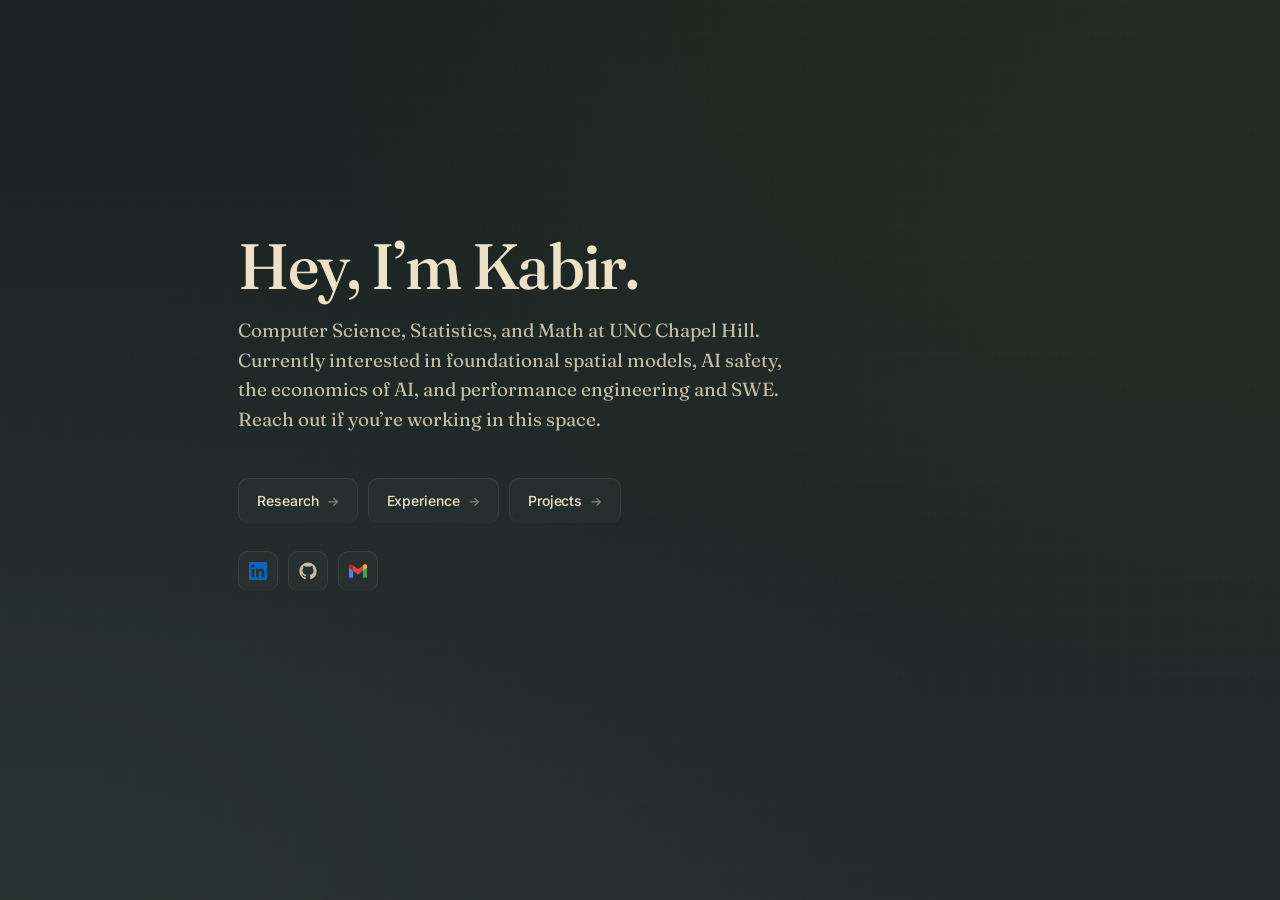
==== index.html @ 4637503c "Update site" ====
<!DOCTYPE html>
<html lang="en">
<head>
<meta charset="UTF-8" />
<meta name="viewport" content="width=device-width, initial-scale=1.0" />
<title>Kabir Grewal</title>
<meta name="description" content="Kabir Grewal. Computer Science, Statistics, and Math at UNC Chapel Hill. Research and software." />
<link rel="icon" type="image/svg+xml" href="favicon.svg" />

<!-- Open Graph -->
<meta property="og:type" content="website" />
<meta property="og:title" content="Kabir Grewal" />
<meta property="og:description" content="CS, Stats, and Math at UNC Chapel Hill. Interested in foundational spatial models, AI safety, the economics of AI, and performance engineering." />
<meta property="og:url" content="https://grewalsk.github.io/" />
<meta property="og:site_name" content="Kabir Grewal" />
<meta name="twitter:card" content="summary" />
<meta name="twitter:title" content="Kabir Grewal" />
<meta name="twitter:description" content="CS, Stats, and Math at UNC Chapel Hill. Research and software." />
<link rel="preconnect" href="https://fonts.googleapis.com" />
<link rel="preconnect" href="https://fonts.gstatic.com" crossorigin />
<link href="https://fonts.googleapis.com/css2?family=Fraunces:opsz,wght@9..144,400;9..144,500;9..144,600;9..144,700&family=Inter:wght@400;500;600&display=swap" rel="stylesheet" />
<link rel="stylesheet" href="styles.css" />
</head>
<body>
<main class="landing">
  <div class="landing-inner">
    <h1>Hey, I&rsquo;m Kabir.</h1>
    <p class="blurb">
      Computer Science, Statistics, and Math at UNC Chapel Hill. Currently interested in foundational spatial models,
      AI safety, the economics of AI, and performance engineering and SWE. Reach out if you&rsquo;re working in this space.
    </p>

    <nav class="nav-buttons">
      <a class="nav-btn bare" href="research.html">Research <span class="arrow">&rarr;</span></a>
      <a class="nav-btn bare" href="experience.html">Experience <span class="arrow">&rarr;</span></a>
      <a class="nav-btn bare" href="projects.html">Projects <span class="arrow">&rarr;</span></a>
    </nav>

    <div class="social-row">
      <a class="social-btn bare" href="https://www.linkedin.com/in/kabir-grewal12/" target="_blank" rel="noopener" aria-label="LinkedIn">
        <svg viewBox="0 0 24 24" xmlns="http://www.w3.org/2000/svg" aria-hidden="true">
          <path fill="#0A66C2" d="M20.45 20.45h-3.55v-5.57c0-1.33-.02-3.04-1.85-3.04-1.85 0-2.13 1.45-2.13 2.94v5.67H9.36V9h3.41v1.56h.05c.48-.9 1.64-1.85 3.37-1.85 3.6 0 4.27 2.37 4.27 5.46v6.28zM5.34 7.43a2.06 2.06 0 1 1 0-4.12 2.06 2.06 0 0 1 0 4.12zm1.78 13.02H3.56V9h3.56v11.45zM22.22 0H1.77C.79 0 0 .77 0 1.72v20.56C0 23.23.79 24 1.77 24h20.45c.98 0 1.78-.77 1.78-1.72V1.72C24 .77 23.2 0 22.22 0z"/>
        </svg>
      </a>
      <a class="social-btn bare" href="https://github.com/grewalsk" target="_blank" rel="noopener" aria-label="GitHub">
        <svg viewBox="0 0 24 24" fill="currentColor" xmlns="http://www.w3.org/2000/svg" aria-hidden="true">
          <path d="M12 .5C5.65.5.5 5.65.5 12c0 5.08 3.29 9.39 7.86 10.91.58.1.79-.25.79-.56 0-.28-.01-1.02-.02-2-3.2.69-3.87-1.54-3.87-1.54-.52-1.33-1.27-1.69-1.27-1.69-1.04-.71.08-.7.08-.7 1.15.08 1.76 1.18 1.76 1.18 1.02 1.75 2.69 1.24 3.34.95.1-.74.4-1.24.72-1.53-2.55-.29-5.24-1.28-5.24-5.69 0-1.26.45-2.29 1.18-3.1-.12-.29-.51-1.46.11-3.04 0 0 .97-.31 3.18 1.18a11 11 0 0 1 5.79 0c2.21-1.49 3.18-1.18 3.18-1.18.62 1.58.23 2.75.11 3.04.74.81 1.18 1.84 1.18 3.1 0 4.42-2.7 5.39-5.27 5.68.41.36.78 1.06.78 2.13 0 1.54-.01 2.79-.01 3.17 0 .31.21.67.8.56A11.5 11.5 0 0 0 23.5 12C23.5 5.65 18.35.5 12 .5z"/>
        </svg>
      </a>
      <a class="social-btn bare" href="mailto:grewalskabir@gmail.com" aria-label="Gmail">
        <svg viewBox="0 0 24 24" xmlns="http://www.w3.org/2000/svg" aria-hidden="true">
          <path fill="#4285f4" d="M5.45 21V11.7L0 7.6v11.76C0 20.27.73 21 1.6 21h3.85z"/>
          <path fill="#34a853" d="M18.55 21h3.85c.87 0 1.6-.73 1.6-1.64V7.6l-5.45 4.1V21z"/>
          <path fill="#fbbc04" d="M18.55 4.6v7.1L24 7.6V5.46c0-2.03-2.31-3.18-3.93-1.97L18.55 4.6z"/>
          <path fill="#ea4335" d="M5.45 11.7V4.6L12 9.55l6.55-4.95v7.1L12 16.64 5.45 11.7z"/>
          <path fill="#c5221f" d="M0 5.46V7.6l5.45 4.1V4.6L3.93 3.49C2.31 2.28 0 3.43 0 5.46z"/>
        </svg>
      </a>
    </div>
  </div>
</main>
</body>
</html>
---- styles.css ----
/* Shared styles for all pages */
:root {
  /* Cool fall palette */
  --bg-1: #1b2422;
  --bg-2: #232c2a;
  --bg-3: #2a3431;
  --bg-card: rgba(255, 255, 255, 0.025);
  --bg-card-hover: rgba(255, 255, 255, 0.05);
  --border: rgba(232, 219, 192, 0.10);
  --border-strong: rgba(232, 219, 192, 0.22);
  --grid: rgba(232, 219, 192, 0.025);
  --ink: #ece2c8;
  --ink-soft: #c5bca6;
  --muted: #8a8978;
  --link: #d4a574;
  --accent: #e0a96d;
  --copper: #b87545;
}

* { box-sizing: border-box; }
html, body { margin: 0; padding: 0; }

body {
  min-height: 100vh;
  background:
    radial-gradient(ellipse at top right, rgba(184, 117, 69, 0.08), transparent 55%),
    radial-gradient(ellipse at bottom left, rgba(112, 138, 130, 0.07), transparent 55%),
    linear-gradient(to bottom, var(--bg-1), var(--bg-2));
  background-attachment: fixed;
  color: var(--ink);
  font-family: "Inter", system-ui, -apple-system, sans-serif;
  font-size: 16px;
  line-height: 1.55;
  -webkit-font-smoothing: antialiased;
  text-rendering: optimizeLegibility;
  position: relative;
}
body::before {
  content: "";
  position: fixed;
  inset: 0;
  background-image:
    linear-gradient(to right, var(--grid) 1px, transparent 1px),
    linear-gradient(to bottom, var(--grid) 1px, transparent 1px);
  background-size: 32px 32px;
  pointer-events: none;
  z-index: 0;
  opacity: 0.5;
}

a {
  color: var(--link);
  text-decoration: none;
  border-bottom: 1px solid rgba(212, 165, 116, 0.28);
  transition: color 120ms ease, border-color 120ms ease;
}
a:hover { color: var(--accent); border-bottom-color: var(--accent); }
a.bare { border-bottom: none; }

.wrap {
  position: relative;
  z-index: 1;
  max-width: 720px;
  margin: 0 auto;
  padding: 64px 28px 96px;
}

/* Page header (subpages) */
header.page {
  display: flex;
  justify-content: space-between;
  align-items: baseline;
  margin-bottom: 48px;
  padding-bottom: 18px;
  border-bottom: 1px solid var(--border);
}
header.page .home {
  font-family: "Fraunces", Georgia, serif;
  font-size: 18px;
  font-weight: 500;
  color: var(--ink);
  border: none;
  letter-spacing: -0.01em;
}
header.page .home:hover { color: var(--accent); }
header.page nav {
  display: flex;
  gap: 22px;
  font-family: "Inter", sans-serif;
  font-size: 13px;
  letter-spacing: 0.04em;
}
header.page nav a {
  color: var(--muted);
  border: none;
}
header.page nav a:hover { color: var(--ink); }
header.page nav a.active { color: var(--accent); }

/* Section labels */
.label {
  font-family: "Fraunces", Georgia, serif;
  font-weight: 500;
  font-size: 32px;
  color: var(--ink);
  margin: 0 0 12px;
  letter-spacing: -0.02em;
}
.sublabel {
  font-family: "Inter", sans-serif;
  font-size: 14px;
  color: var(--muted);
  margin: 0 0 36px;
}

/* ----- Landing page ----- */
.landing {
  min-height: 100vh;
  display: grid;
  /* Off-center: content sits in the left ~third, big breathing room on the right */
  grid-template-columns: 1.1fr minmax(0, 560px) 2.4fr;
  grid-template-rows: 1fr auto 1.4fr;
  padding: 48px 32px;
  position: relative;
  z-index: 1;
}
.landing-inner {
  grid-column: 2;
  grid-row: 2;
  max-width: 560px;
  width: 100%;
  text-align: left;
}
.landing h1 {
  font-family: "Fraunces", Georgia, serif;
  font-weight: 500;
  font-size: 64px;
  letter-spacing: -0.025em;
  line-height: 1.0;
  margin: 0 0 18px;
  color: var(--ink);
}
.landing .blurb {
  font-family: "Fraunces", Georgia, serif;
  font-size: 19px;
  line-height: 1.55;
  color: var(--ink-soft);
  margin: 0 0 44px;
  font-weight: 400;
}

.nav-buttons {
  display: flex;
  flex-wrap: wrap;
  gap: 10px;
  margin-bottom: 28px;
}
.nav-btn {
  display: inline-flex;
  align-items: center;
  gap: 8px;
  padding: 11px 18px;
  background: var(--bg-card);
  border: 1px solid var(--border);
  border-radius: 10px;
  color: var(--ink);
  font-family: "Inter", sans-serif;
  font-size: 14px;
  font-weight: 500;
  letter-spacing: -0.005em;
  transition: all 160ms ease;
}
.nav-btn:hover {
  border-color: var(--border-strong);
  background: var(--bg-card-hover);
  color: var(--accent);
  transform: translateY(-1px);
}
.nav-btn .arrow {
  opacity: 0.5;
  transition: transform 160ms ease, opacity 160ms ease;
  font-size: 13px;
}
.nav-btn:hover .arrow {
  opacity: 1;
  transform: translateX(2px);
  color: var(--accent);
}

.social-row {
  display: flex;
  gap: 10px;
}
.social-btn {
  display: inline-flex;
  align-items: center;
  justify-content: center;
  width: 40px;
  height: 40px;
  background: var(--bg-card);
  border: 1px solid var(--border);
  border-radius: 10px;
  color: var(--ink-soft);
  transition: all 160ms ease;
}
.social-btn:hover {
  border-color: var(--border-strong);
  background: var(--bg-card-hover);
  color: var(--accent);
  transform: translateY(-1px);
}
.social-btn svg {
  width: 18px;
  height: 18px;
}

/* ----- Experience cards ----- */
.exp-list { display: flex; flex-direction: column; gap: 12px; }
.exp {
  display: flex;
  align-items: center;
  gap: 18px;
  padding: 16px 20px;
  background: var(--bg-card);
  border: 1px solid var(--border);
  border-radius: 14px;
  transition: border-color 140ms ease, background 140ms ease;
}
.exp:hover {
  border-color: var(--border-strong);
  background: var(--bg-card-hover);
}
.exp-icon {
  flex: 0 0 auto;
  width: 48px;
  height: 48px;
  border-radius: 11px;
  background: #f4ede0;
  display: flex;
  align-items: center;
  justify-content: center;
  font-family: "Inter", sans-serif;
  font-size: 13px;
  font-weight: 700;
  letter-spacing: -0.01em;
  color: #3a2e22;
  overflow: hidden;
  position: relative;
  box-shadow: 0 1px 0 rgba(255,255,255,0.06) inset, 0 4px 14px rgba(0,0,0,0.20), 0 0 0 1px rgba(255,255,255,0.04);
}
.exp-icon img {
  width: 100%;
  height: 100%;
  object-fit: contain;
  padding: 7px;
  position: relative;
  z-index: 1;
}
.exp-icon .fallback {
  line-height: 1;
  position: absolute;
  inset: 0;
  display: flex;
  align-items: center;
  justify-content: center;
}
.exp-body { flex: 1 1 auto; min-width: 0; }
.exp-name {
  font-family: "Inter", sans-serif;
  font-size: 16px;
  font-weight: 600;
  color: var(--ink);
  margin: 0;
  line-height: 1.3;
  letter-spacing: -0.005em;
}
.exp-role {
  font-family: "Inter", sans-serif;
  font-size: 13.5px;
  color: var(--muted);
  margin: 3px 0 0;
  line-height: 1.4;
}
.exp-dates {
  flex: 0 0 auto;
  font-family: "Fraunces", Georgia, serif;
  font-size: 14px;
  color: var(--muted);
  white-space: nowrap;
  font-style: italic;
}

/* (legacy gradient classes removed; icon background is now a uniform parchment card) */

/* ----- Research ----- */
.papers { list-style: none; padding: 0; margin: 0; display: flex; flex-direction: column; }
.paper {
  padding: 22px 0;
  border-bottom: 1px solid var(--border);
}
.paper:first-child { padding-top: 8px; }
.paper:last-child { border-bottom: none; padding-bottom: 0; }
.paper-title {
  font-family: "Fraunces", Georgia, serif;
  font-size: 19px;
  font-weight: 500;
  line-height: 1.3;
  margin: 0 0 6px;
  letter-spacing: -0.005em;
}
.paper-title a { color: var(--ink); border: none; }
.paper-title a:hover { color: var(--accent); }
.paper-meta {
  font-family: "Inter", sans-serif;
  font-size: 11.5px;
  color: var(--muted);
  margin: 0 0 10px;
  letter-spacing: 0.06em;
  text-transform: uppercase;
}
.paper-abstract {
  font-size: 14px;
  line-height: 1.6;
  color: var(--ink-soft);
  margin: 8px 0 12px;
}
.paper-link {
  font-family: "Inter", sans-serif;
  font-size: 11.5px;
  letter-spacing: 0.1em;
  text-transform: uppercase;
  border: none;
  color: var(--accent);
  font-weight: 500;
}
.paper-link:hover { color: var(--ink); }

/* ----- Projects ----- */
.projects {
  display: grid;
  grid-template-columns: 1fr 1fr;
  gap: 12px;
  list-style: none;
  padding: 0;
  margin: 0;
}
.projects li {
  padding: 16px 18px;
  background: var(--bg-card);
  border: 1px solid var(--border);
  border-radius: 12px;
  transition: border-color 140ms ease, background 140ms ease;
}
.projects li:hover {
  border-color: var(--border-strong);
  background: var(--bg-card-hover);
}
.project-name {
  font-family: "Inter", sans-serif;
  font-size: 14px;
  font-weight: 600;
  margin: 0 0 4px;
  letter-spacing: -0.005em;
}
.project-name a { color: var(--ink); border: none; }
.project-name a:hover { color: var(--accent); }
.project-blurb {
  font-family: "Inter", sans-serif;
  font-size: 12.5px;
  color: var(--muted);
  margin: 0;
  line-height: 1.45;
}
.all-repos {
  margin-top: 18px;
  font-family: "Inter", sans-serif;
  font-size: 13.5px;
}

/* Footer */
footer.site {
  margin-top: 80px;
  padding-top: 24px;
  border-top: 1px solid var(--border);
  font-family: "Inter", sans-serif;
  font-size: 12px;
  color: var(--muted);
  letter-spacing: 0.02em;
}

@media (max-width: 640px) {
  .wrap { padding: 40px 22px 64px; }
  .landing {
    grid-template-columns: 1fr;
    grid-template-rows: auto;
    align-content: center;
    padding: 56px 22px;
  }
  .landing-inner { grid-column: 1; grid-row: auto; }
  .landing h1 { font-size: 44px; }
  .landing .blurb { font-size: 17px; }
  .label { font-size: 24px; }
  .projects { grid-template-columns: 1fr; }
  .exp { flex-wrap: wrap; padding: 14px 16px; gap: 14px; }
  .exp-dates { width: 100%; padding-left: 62px; font-size: 13px; }
  .exp-icon { width: 44px; height: 44px; font-size: 12px; }
  header.page { flex-wrap: wrap; gap: 14px; }
  header.page nav { gap: 16px; }
}
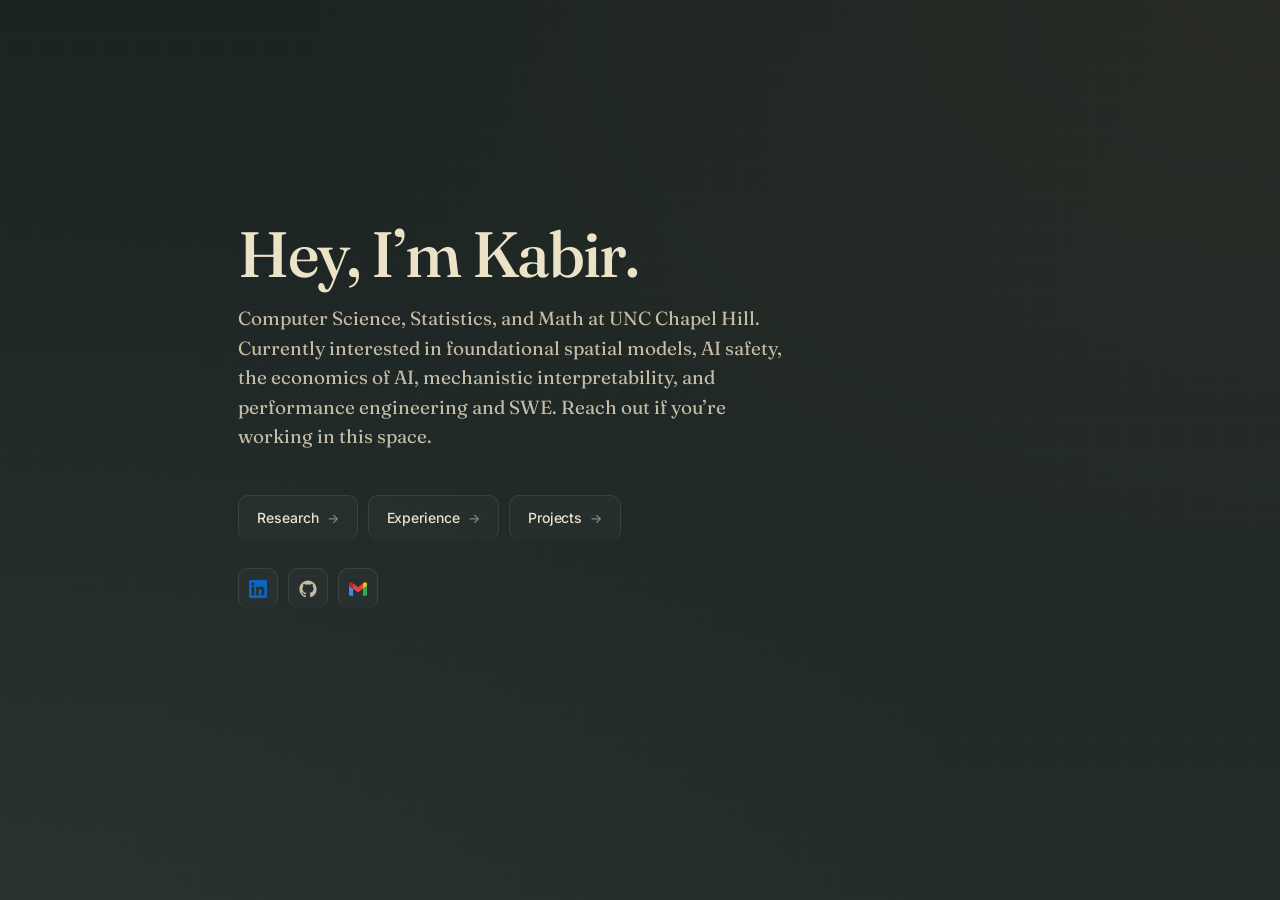
==== commit 33906e14: "Update index.html" ====
--- a/index.html
+++ b/index.html
@@ -6,11 +6,10 @@
 <title>Kabir Grewal</title>
 <meta name="description" content="Kabir Grewal. Computer Science, Statistics, and Math at UNC Chapel Hill. Research and software." />
 <link rel="icon" type="image/svg+xml" href="favicon.svg" />
-
 <!-- Open Graph -->
 <meta property="og:type" content="website" />
 <meta property="og:title" content="Kabir Grewal" />
-<meta property="og:description" content="CS, Stats, and Math at UNC Chapel Hill. Interested in foundational spatial models, AI safety, the economics of AI, and performance engineering." />
+<meta property="og:description" content="CS, Stats, and Math at UNC Chapel Hill. Interested in foundational spatial models, AI safety, the economics of AI, mechanistic interpretability, and performance engineering." />
 <meta property="og:url" content="https://grewalsk.github.io/" />
 <meta property="og:site_name" content="Kabir Grewal" />
 <meta name="twitter:card" content="summary" />
@@ -27,15 +26,13 @@
     <h1>Hey, I&rsquo;m Kabir.</h1>
     <p class="blurb">
       Computer Science, Statistics, and Math at UNC Chapel Hill. Currently interested in foundational spatial models,
-      AI safety, the economics of AI, and performance engineering and SWE. Reach out if you&rsquo;re working in this space.
+      AI safety, the economics of AI, mechanistic interpretability, and performance engineering and SWE. Reach out if you&rsquo;re working in this space.
     </p>
-
     <nav class="nav-buttons">
       <a class="nav-btn bare" href="research.html">Research <span class="arrow">&rarr;</span></a>
       <a class="nav-btn bare" href="experience.html">Experience <span class="arrow">&rarr;</span></a>
       <a class="nav-btn bare" href="projects.html">Projects <span class="arrow">&rarr;</span></a>
     </nav>
-
     <div class="social-row">
       <a class="social-btn bare" href="https://www.linkedin.com/in/kabir-grewal12/" target="_blank" rel="noopener" aria-label="LinkedIn">
         <svg viewBox="0 0 24 24" xmlns="http://www.w3.org/2000/svg" aria-hidden="true">
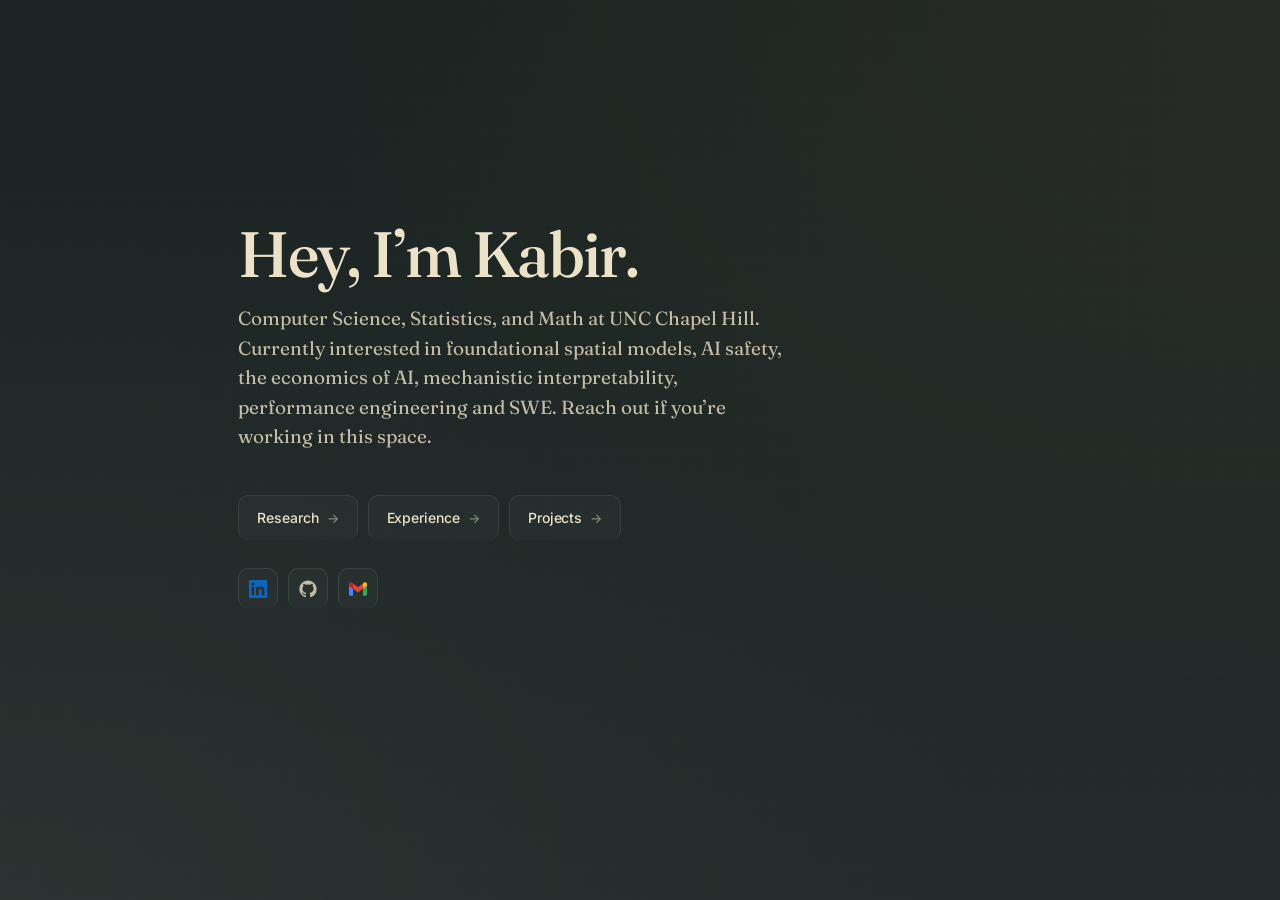
==== commit 119c21bc: "Update index.html" ====
--- a/index.html
+++ b/index.html
@@ -26,7 +26,7 @@
     <h1>Hey, I&rsquo;m Kabir.</h1>
     <p class="blurb">
       Computer Science, Statistics, and Math at UNC Chapel Hill. Currently interested in foundational spatial models,
-      AI safety, the economics of AI, mechanistic interpretability, and performance engineering and SWE. Reach out if you&rsquo;re working in this space.
+      AI safety, the economics of AI, mechanistic interpretability, performance engineering and SWE. Reach out if you&rsquo;re working in this space.
     </p>
     <nav class="nav-buttons">
       <a class="nav-btn bare" href="research.html">Research <span class="arrow">&rarr;</span></a>
